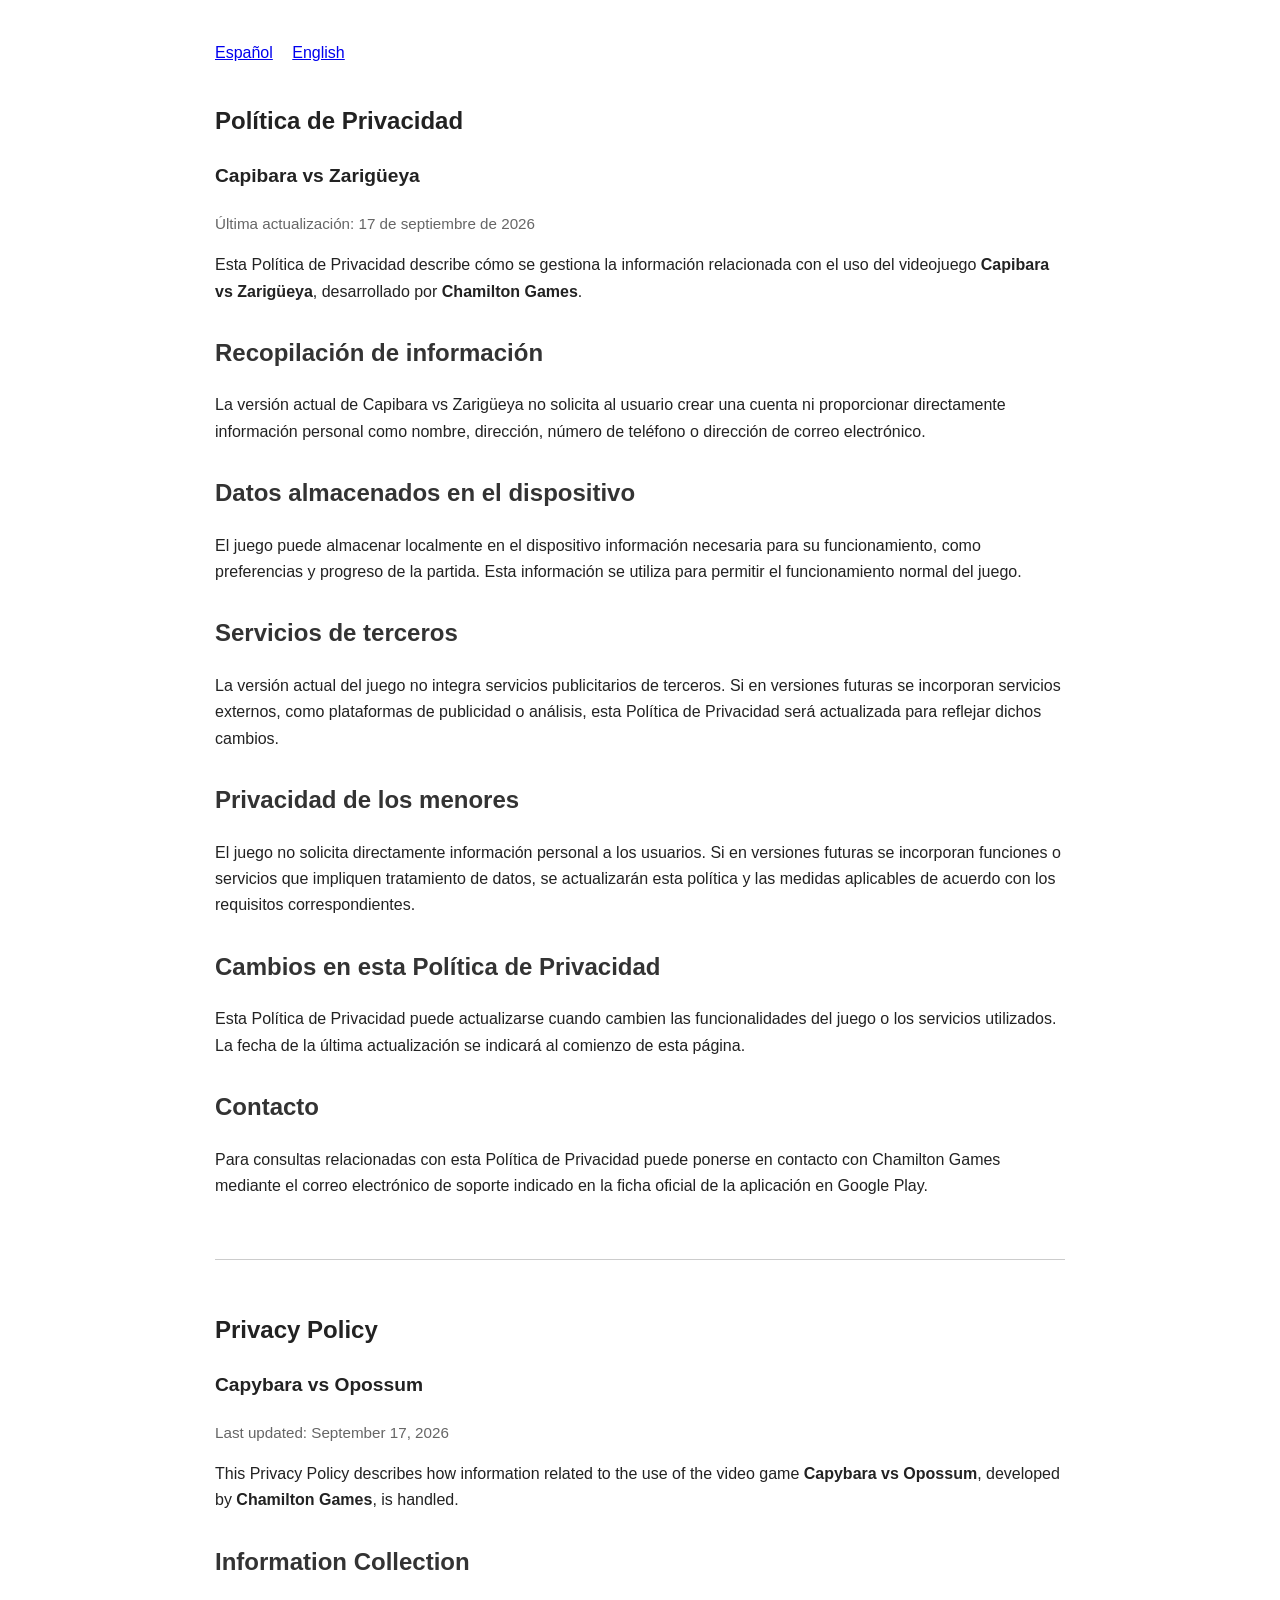
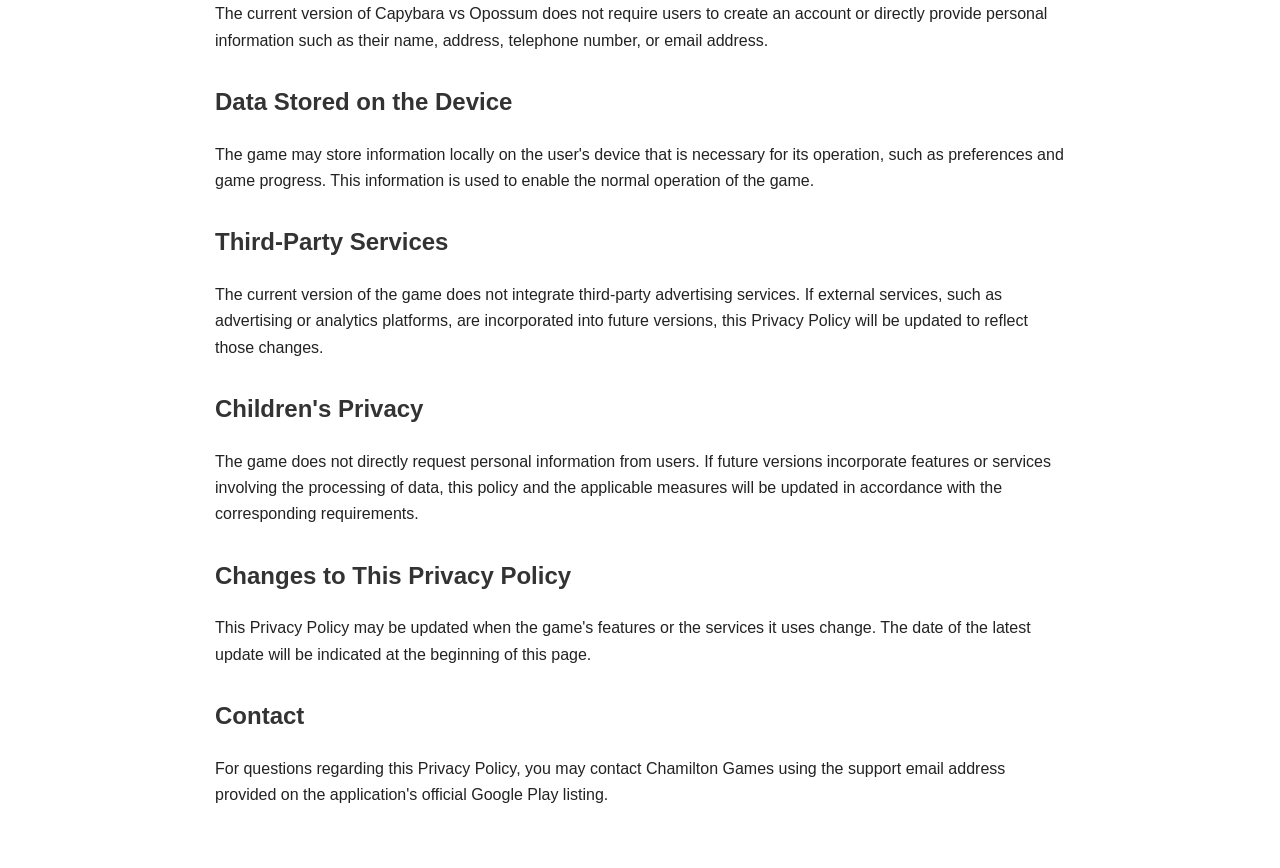
==== index.html @ aace7dde "Create index.html" ====
<!DOCTYPE html>
<html lang="es">
<head>
    <meta charset="UTF-8">
    <meta name="viewport" content="width=device-width, initial-scale=1.0">

    <title>Política de Privacidad | Privacy Policy - Capibara vs Zarigüeya</title>

    <style>
        body {
            font-family: Arial, Helvetica, sans-serif;
            max-width: 850px;
            margin: 40px auto;
            padding: 0 20px;
            line-height: 1.65;
            color: #222;
            background-color: #fff;
        }

        h1 {
            color: #222;
            margin-bottom: 5px;
        }

        h2 {
            color: #333;
            margin-top: 28px;
        }

        .game-name {
            font-size: 1.2em;
            font-weight: bold;
        }

        .updated {
            color: #666;
            font-size: 0.95em;
        }

        .language {
            margin-bottom: 60px;
        }

        .divider {
            border: 0;
            border-top: 1px solid #ccc;
            margin: 50px 0;
        }

        .language-links {
            margin-bottom: 35px;
        }

        .language-links a {
            margin-right: 15px;
        }
    </style>
</head>

<body>

<div class="language-links">
    <a href="#espanol">Español</a>
    <a href="#english">English</a>
</div>

<!-- ===================================================== -->
<!-- ESPAÑOL -->
<!-- ===================================================== -->

<section id="espanol" class="language">

    <h1>Política de Privacidad</h1>

    <p class="game-name">Capibara vs Zarigüeya</p>

    <p class="updated">
        Última actualización: 17 de septiembre de 2026
    </p>

    <p>
        Esta Política de Privacidad describe cómo se gestiona la información
        relacionada con el uso del videojuego
        <strong>Capibara vs Zarigüeya</strong>, desarrollado por
        <strong>Chamilton Games</strong>.
    </p>

    <h2>Recopilación de información</h2>

    <p>
        La versión actual de Capibara vs Zarigüeya no solicita al usuario
        crear una cuenta ni proporcionar directamente información personal
        como nombre, dirección, número de teléfono o dirección de correo
        electrónico.
    </p>

    <h2>Datos almacenados en el dispositivo</h2>

    <p>
        El juego puede almacenar localmente en el dispositivo información
        necesaria para su funcionamiento, como preferencias y progreso de
        la partida. Esta información se utiliza para permitir el
        funcionamiento normal del juego.
    </p>

    <h2>Servicios de terceros</h2>

    <p>
        La versión actual del juego no integra servicios publicitarios de
        terceros. Si en versiones futuras se incorporan servicios externos,
        como plataformas de publicidad o análisis, esta Política de
        Privacidad será actualizada para reflejar dichos cambios.
    </p>

    <h2>Privacidad de los menores</h2>

    <p>
        El juego no solicita directamente información personal a los
        usuarios. Si en versiones futuras se incorporan funciones o servicios
        que impliquen tratamiento de datos, se actualizarán esta política y
        las medidas aplicables de acuerdo con los requisitos correspondientes.
    </p>

    <h2>Cambios en esta Política de Privacidad</h2>

    <p>
        Esta Política de Privacidad puede actualizarse cuando cambien las
        funcionalidades del juego o los servicios utilizados. La fecha de
        la última actualización se indicará al comienzo de esta página.
    </p>

    <h2>Contacto</h2>

    <p>
        Para consultas relacionadas con esta Política de Privacidad puede
        ponerse en contacto con Chamilton Games mediante el correo electrónico
        de soporte indicado en la ficha oficial de la aplicación en Google Play.
    </p>

</section>

<hr class="divider">

<!-- ===================================================== -->
<!-- ENGLISH -->
<!-- ===================================================== -->

<section id="english" class="language">

    <h1>Privacy Policy</h1>

    <p class="game-name">Capybara vs Opossum</p>

    <p class="updated">
        Last updated: September 17, 2026
    </p>

    <p>
        This Privacy Policy describes how information related to the use of
        the video game <strong>Capybara vs Opossum</strong>, developed by
        <strong>Chamilton Games</strong>, is handled.
    </p>

    <h2>Information Collection</h2>

    <p>
        The current version of Capybara vs Opossum does not require users
        to create an account or directly provide personal information such
        as their name, address, telephone number, or email address.
    </p>

    <h2>Data Stored on the Device</h2>

    <p>
        The game may store information locally on the user's device that is
        necessary for its operation, such as preferences and game progress.
        This information is used to enable the normal operation of the game.
    </p>

    <h2>Third-Party Services</h2>

    <p>
        The current version of the game does not integrate third-party
        advertising services. If external services, such as advertising or
        analytics platforms, are incorporated into future versions, this
        Privacy Policy will be updated to reflect those changes.
    </p>

    <h2>Children's Privacy</h2>

    <p>
        The game does not directly request personal information from users.
        If future versions incorporate features or services involving the
        processing of data, this policy and the applicable measures will be
        updated in accordance with the corresponding requirements.
    </p>

    <h2>Changes to This Privacy Policy</h2>

    <p>
        This Privacy Policy may be updated when the game's features or the
        services it uses change. The date of the latest update will be
        indicated at the beginning of this page.
    </p>

    <h2>Contact</h2>

    <p>
        For questions regarding this Privacy Policy, you may contact
        Chamilton Games using the support email address provided on the
        application's official Google Play listing.
    </p>

</section>

</body>
</html>
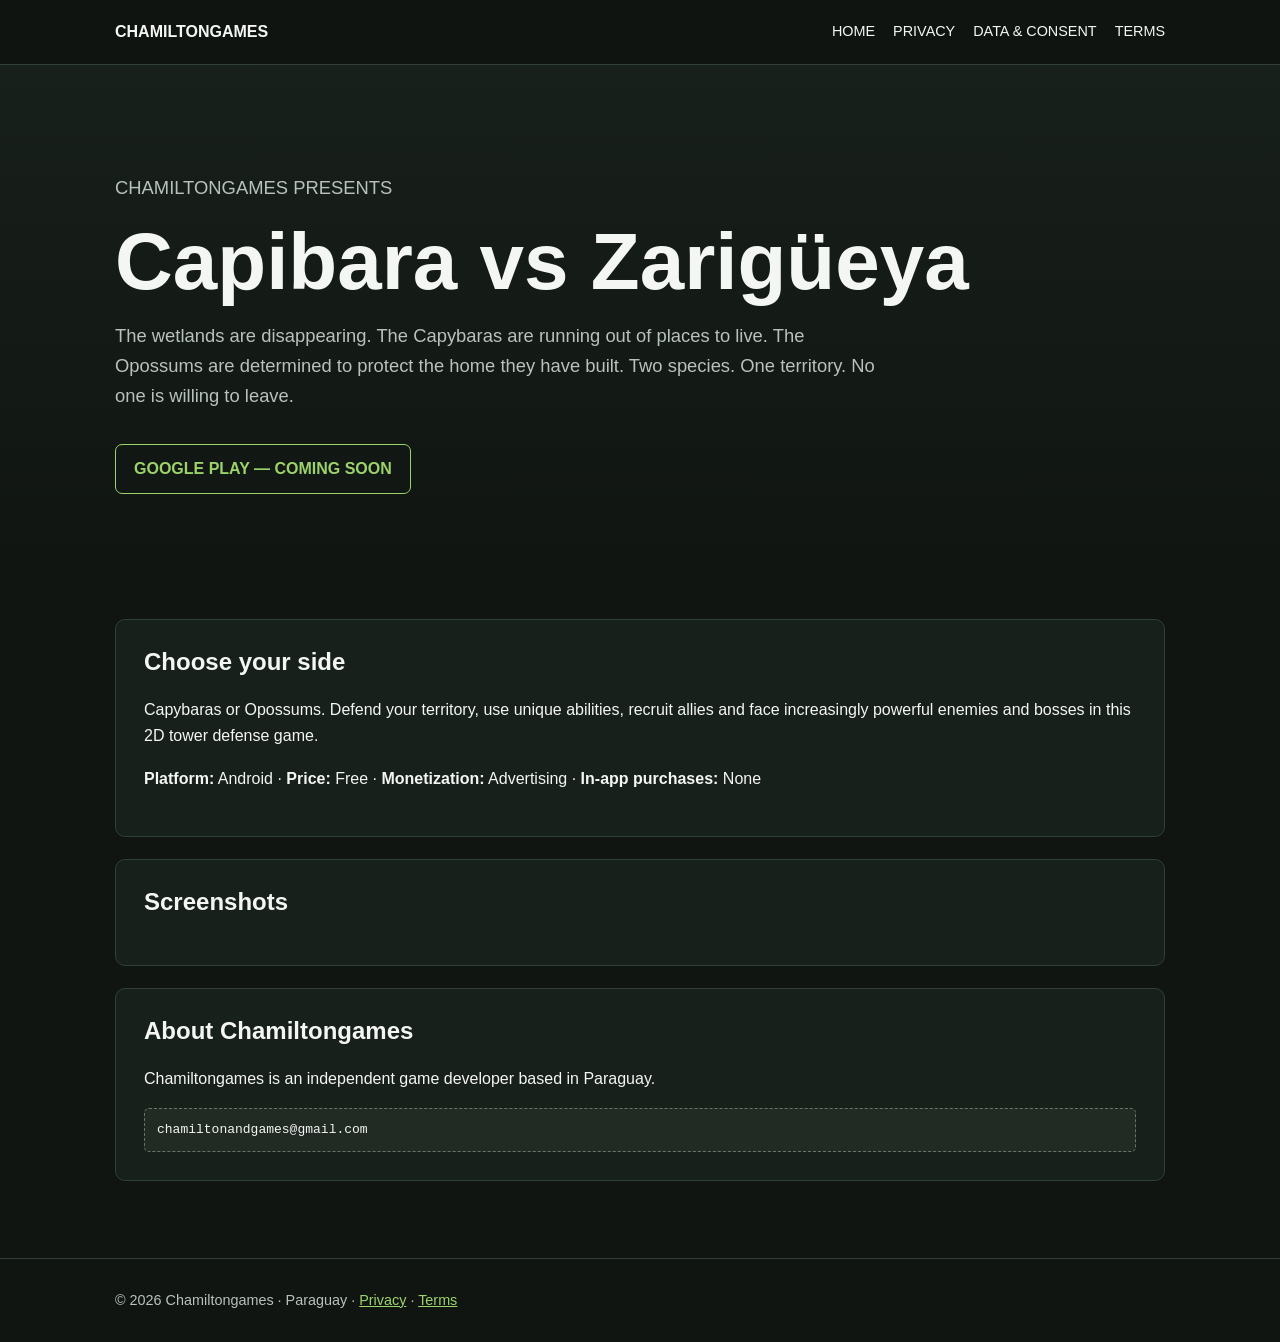
==== commit f30abdc1: "Add Chamiltongames website Add Chamiltongames website" ====
--- a/index.html
+++ b/index.html
@@ -1,217 +1 @@
-<!DOCTYPE html>
-<html lang="es">
-<head>
-    <meta charset="UTF-8">
-    <meta name="viewport" content="width=device-width, initial-scale=1.0">
-
-    <title>Política de Privacidad | Privacy Policy - Capibara vs Zarigüeya</title>
-
-    <style>
-        body {
-            font-family: Arial, Helvetica, sans-serif;
-            max-width: 850px;
-            margin: 40px auto;
-            padding: 0 20px;
-            line-height: 1.65;
-            color: #222;
-            background-color: #fff;
-        }
-
-        h1 {
-            color: #222;
-            margin-bottom: 5px;
-        }
-
-        h2 {
-            color: #333;
-            margin-top: 28px;
-        }
-
-        .game-name {
-            font-size: 1.2em;
-            font-weight: bold;
-        }
-
-        .updated {
-            color: #666;
-            font-size: 0.95em;
-        }
-
-        .language {
-            margin-bottom: 60px;
-        }
-
-        .divider {
-            border: 0;
-            border-top: 1px solid #ccc;
-            margin: 50px 0;
-        }
-
-        .language-links {
-            margin-bottom: 35px;
-        }
-
-        .language-links a {
-            margin-right: 15px;
-        }
-    </style>
-</head>
-
-<body>
-
-<div class="language-links">
-    <a href="#espanol">Español</a>
-    <a href="#english">English</a>
-</div>
-
-<!-- ===================================================== -->
-<!-- ESPAÑOL -->
-<!-- ===================================================== -->
-
-<section id="espanol" class="language">
-
-    <h1>Política de Privacidad</h1>
-
-    <p class="game-name">Capibara vs Zarigüeya</p>
-
-    <p class="updated">
-        Última actualización: 17 de septiembre de 2026
-    </p>
-
-    <p>
-        Esta Política de Privacidad describe cómo se gestiona la información
-        relacionada con el uso del videojuego
-        <strong>Capibara vs Zarigüeya</strong>, desarrollado por
-        <strong>Chamilton Games</strong>.
-    </p>
-
-    <h2>Recopilación de información</h2>
-
-    <p>
-        La versión actual de Capibara vs Zarigüeya no solicita al usuario
-        crear una cuenta ni proporcionar directamente información personal
-        como nombre, dirección, número de teléfono o dirección de correo
-        electrónico.
-    </p>
-
-    <h2>Datos almacenados en el dispositivo</h2>
-
-    <p>
-        El juego puede almacenar localmente en el dispositivo información
-        necesaria para su funcionamiento, como preferencias y progreso de
-        la partida. Esta información se utiliza para permitir el
-        funcionamiento normal del juego.
-    </p>
-
-    <h2>Servicios de terceros</h2>
-
-    <p>
-        La versión actual del juego no integra servicios publicitarios de
-        terceros. Si en versiones futuras se incorporan servicios externos,
-        como plataformas de publicidad o análisis, esta Política de
-        Privacidad será actualizada para reflejar dichos cambios.
-    </p>
-
-    <h2>Privacidad de los menores</h2>
-
-    <p>
-        El juego no solicita directamente información personal a los
-        usuarios. Si en versiones futuras se incorporan funciones o servicios
-        que impliquen tratamiento de datos, se actualizarán esta política y
-        las medidas aplicables de acuerdo con los requisitos correspondientes.
-    </p>
-
-    <h2>Cambios en esta Política de Privacidad</h2>
-
-    <p>
-        Esta Política de Privacidad puede actualizarse cuando cambien las
-        funcionalidades del juego o los servicios utilizados. La fecha de
-        la última actualización se indicará al comienzo de esta página.
-    </p>
-
-    <h2>Contacto</h2>
-
-    <p>
-        Para consultas relacionadas con esta Política de Privacidad puede
-        ponerse en contacto con Chamilton Games mediante el correo electrónico
-        de soporte indicado en la ficha oficial de la aplicación en Google Play.
-    </p>
-
-</section>
-
-<hr class="divider">
-
-<!-- ===================================================== -->
-<!-- ENGLISH -->
-<!-- ===================================================== -->
-
-<section id="english" class="language">
-
-    <h1>Privacy Policy</h1>
-
-    <p class="game-name">Capybara vs Opossum</p>
-
-    <p class="updated">
-        Last updated: September 17, 2026
-    </p>
-
-    <p>
-        This Privacy Policy describes how information related to the use of
-        the video game <strong>Capybara vs Opossum</strong>, developed by
-        <strong>Chamilton Games</strong>, is handled.
-    </p>
-
-    <h2>Information Collection</h2>
-
-    <p>
-        The current version of Capybara vs Opossum does not require users
-        to create an account or directly provide personal information such
-        as their name, address, telephone number, or email address.
-    </p>
-
-    <h2>Data Stored on the Device</h2>
-
-    <p>
-        The game may store information locally on the user's device that is
-        necessary for its operation, such as preferences and game progress.
-        This information is used to enable the normal operation of the game.
-    </p>
-
-    <h2>Third-Party Services</h2>
-
-    <p>
-        The current version of the game does not integrate third-party
-        advertising services. If external services, such as advertising or
-        analytics platforms, are incorporated into future versions, this
-        Privacy Policy will be updated to reflect those changes.
-    </p>
-
-    <h2>Children's Privacy</h2>
-
-    <p>
-        The game does not directly request personal information from users.
-        If future versions incorporate features or services involving the
-        processing of data, this policy and the applicable measures will be
-        updated in accordance with the corresponding requirements.
-    </p>
-
-    <h2>Changes to This Privacy Policy</h2>
-
-    <p>
-        This Privacy Policy may be updated when the game's features or the
-        services it uses change. The date of the latest update will be
-        indicated at the beginning of this page.
-    </p>
-
-    <h2>Contact</h2>
-
-    <p>
-        For questions regarding this Privacy Policy, you may contact
-        Chamilton Games using the support email address provided on the
-        application's official Google Play listing.
-    </p>
-
-</section>
-
-</body>
-</html>
+<!doctype html><html lang="en"><head><meta charset="utf-8"><meta name="viewport" content="width=device-width,initial-scale=1"><title>Capibara vs Zarigüeya | Chamiltongames</title><meta name="description" content="Capibara vs Zarigüeya, a 2D tower defense game by Chamiltongames."><link rel="stylesheet" href="css/style.css"></head><body><header><div class="wrap"><nav><a class="brand" href="index.html">CHAMILTONGAMES</a><button class="menu" aria-label="Open menu">☰</button><div class="links"><a href="index.html">HOME</a><a href="privacy.html">PRIVACY</a><a href="data.html">DATA & CONSENT</a><a href="terms.html">TERMS</a></div></nav></div></header><div class="hero"><div class="wrap"><p class="muted">CHAMILTONGAMES PRESENTS</p><h1>Capibara vs Zarigüeya</h1><p>The wetlands are disappearing. The Capybaras are running out of places to live. The Opossums are determined to protect the home they have built. Two species. One territory. No one is willing to leave.</p><a class="btn" href="#">GOOGLE PLAY — COMING SOON</a></div></div><main><div class="wrap"><section><h2>Choose your side</h2><p>Capybaras or Opossums. Defend your territory, use unique abilities, recruit allies and face increasingly powerful enemies and bosses in this 2D tower defense game.</p><p><strong>Platform:</strong> Android · <strong>Price:</strong> Free · <strong>Monetization:</strong> Advertising · <strong>In-app purchases:</strong> None</p></section><section><h2>Screenshots</h2><div class="screens"></div></section><section><h2>About Chamiltongames</h2><p>Chamiltongames is an independent game developer based in Paraguay.</p><div class="placeholder">chamiltonandgames@gmail.com</div></section></div></main><footer><div class="wrap">© <span data-year></span> Chamiltongames · Paraguay · <a href="privacy.html">Privacy</a> · <a href="terms.html">Terms</a></div></footer><script src="js/main.js"></script></body></html>
--- a/css/style.css
+++ b/css/style.css
@@ -0,0 +1,2 @@
+
+:root{--bg:#101512;--panel:#18201b;--text:#f4f6f4;--muted:#b8c2ba;--accent:#9bd36a;--line:#314036;--max:1050px}*{box-sizing:border-box}html{scroll-behavior:smooth}body{margin:0;font-family:Arial,Helvetica,sans-serif;background:var(--bg);color:var(--text);line-height:1.65}a{color:var(--accent)}.wrap{width:min(var(--max),92%);margin:auto}header{position:sticky;top:0;background:rgba(16,21,18,.97);border-bottom:1px solid var(--line);z-index:10}nav{min-height:64px;display:flex;align-items:center;justify-content:space-between;gap:20px}.brand{font-weight:800;color:var(--text);text-decoration:none}.links{display:flex;gap:18px;flex-wrap:wrap}.links a{color:var(--text);text-decoration:none;font-size:.9rem}.links a:hover{color:var(--accent)}.menu{display:none;background:none;border:1px solid var(--line);color:var(--text);padding:8px 11px;border-radius:6px}.hero{padding:90px 0 70px;background:linear-gradient(180deg,#18201b,#101512)}.hero h1{font-size:clamp(2.5rem,7vw,5rem);line-height:1;margin:0 0 18px}.hero p{max-width:760px;font-size:1.15rem;color:var(--muted)}.btn{display:inline-block;margin-top:14px;padding:11px 18px;border:1px solid var(--accent);border-radius:7px;text-decoration:none;font-weight:700}main{padding:55px 0}section{background:var(--panel);border:1px solid var(--line);border-radius:10px;padding:28px;margin-bottom:22px}h1,h2,h3{line-height:1.2}h1{font-size:2.3rem}h2{margin-top:0}.muted{color:var(--muted)}.placeholder{background:#222a24;border:1px dashed #66756a;padding:10px 12px;border-radius:5px;font-family:monospace}.screens{display:grid;grid-template-columns:repeat(3,1fr);gap:15px}.shot{aspect-ratio:16/9;border:1px dashed #66756a;border-radius:8px;display:grid;place-items:center;color:var(--muted)}footer{border-top:1px solid var(--line);padding:30px 0;color:var(--muted);font-size:.9rem}@media(max-width:760px){.menu{display:block}.links{display:none;position:absolute;top:64px;left:0;right:0;background:#101512;padding:20px 4%;border-bottom:1px solid var(--line);flex-direction:column}.links.open{display:flex}.screens{grid-template-columns:1fr}.hero{padding-top:60px}}
